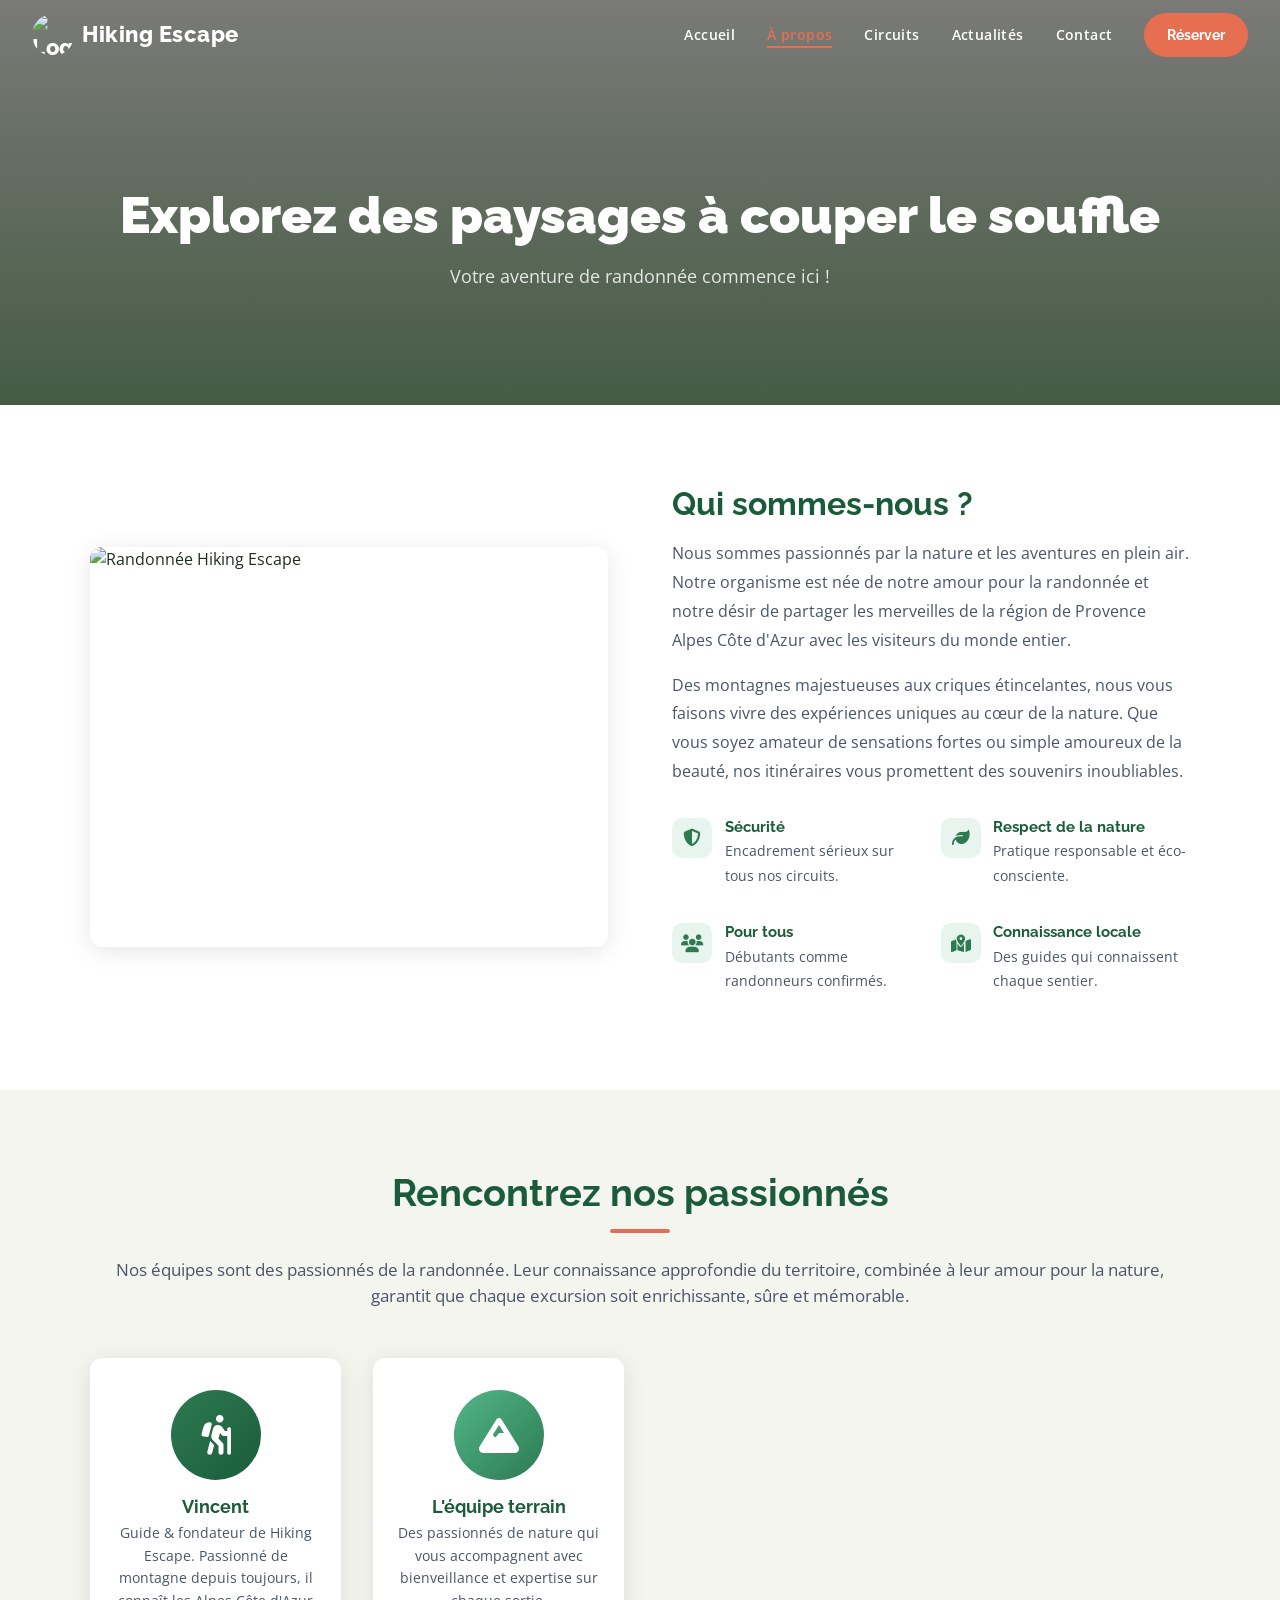
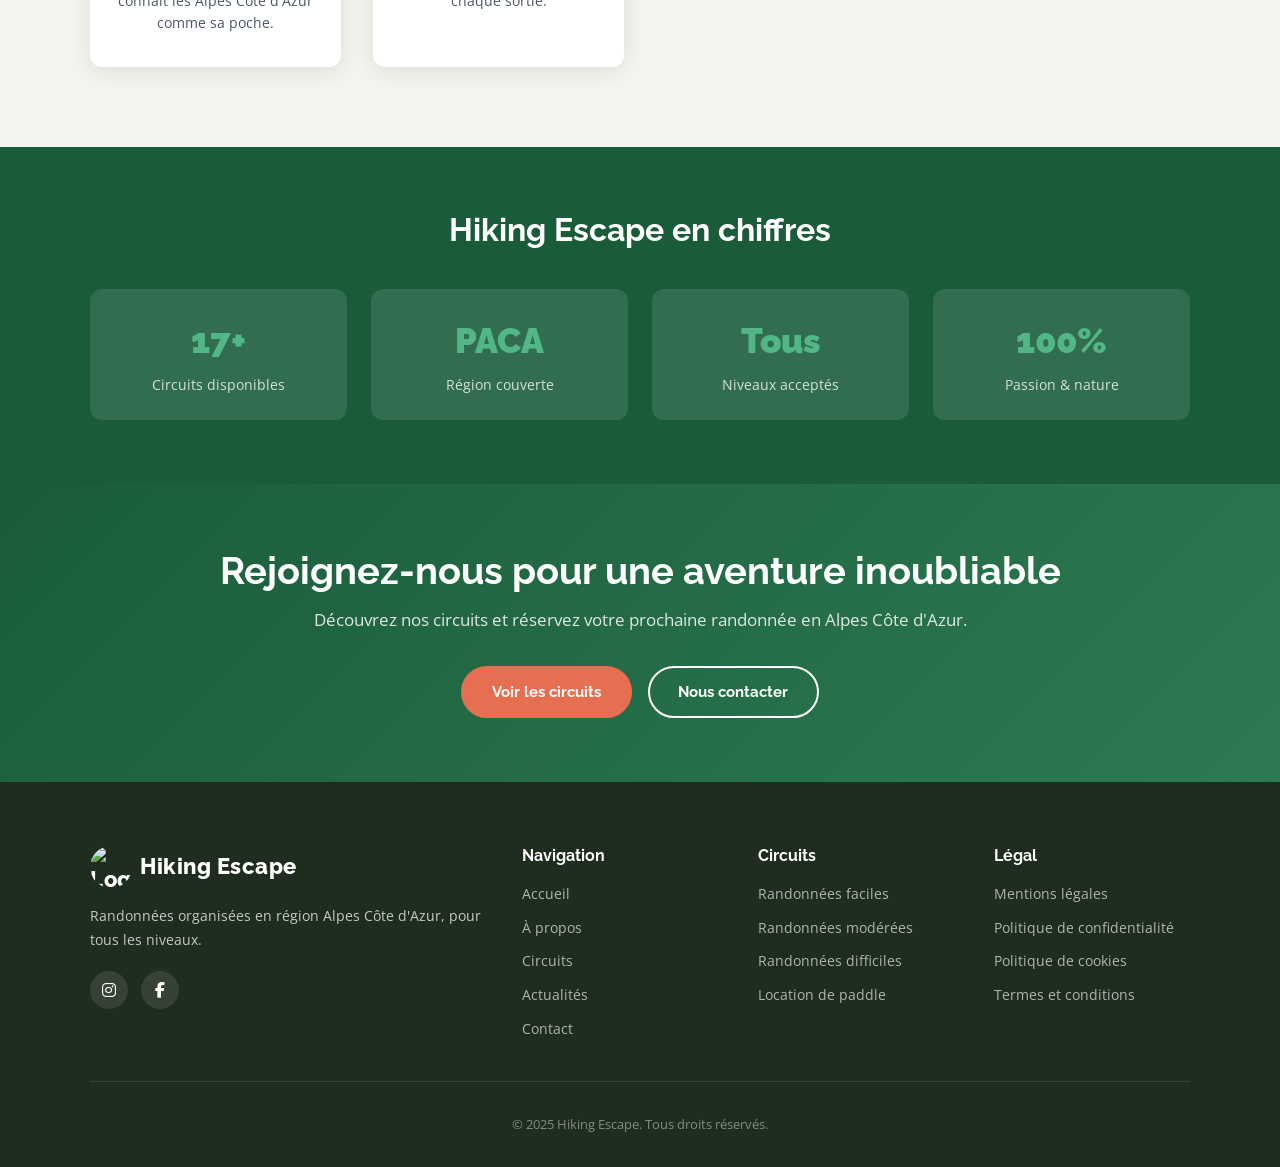
==== a-propos.html @ 854bc90b "Initial commit - site Hiking Escape" ====
<!DOCTYPE html>
<html lang="fr">
<head>
  <meta charset="UTF-8" />
  <meta name="viewport" content="width=device-width, initial-scale=1.0" />
  <title>À propos – Hiking Escape</title>
  <meta name="description" content="Découvrez l'histoire et la passion derrière Hiking Escape, votre organisateur de randonnées en Alpes Côte d'Azur." />
  <link rel="preconnect" href="https://fonts.googleapis.com" />
  <link rel="preconnect" href="https://fonts.gstatic.com" crossorigin />
  <link href="https://fonts.googleapis.com/css2?family=Raleway:wght@400;600;700;800;900&family=Open+Sans:wght@400;500;600&display=swap" rel="stylesheet" />
  <link rel="stylesheet" href="https://cdnjs.cloudflare.com/ajax/libs/font-awesome/6.5.0/css/all.min.css" />
  <link rel="stylesheet" href="css/style.css" />
</head>
<body>

  <!-- NAVBAR -->
  <nav class="navbar scrolled" id="navbar">
    <a href="index.html" class="nav-logo">
      <img src="https://static.wixstatic.com/media/495101_555911557bc64e0281a29d8715cefc50~mv2.jpeg" alt="Logo Hiking Escape" />
      Hiking Escape
    </a>
    <ul class="nav-links">
      <li><a href="index.html"      class="nav-link">Accueil</a></li>
      <li><a href="a-propos.html"   class="nav-link active">À propos</a></li>
      <li><a href="circuits.html"   class="nav-link">Circuits</a></li>
      <li><a href="actualites.html" class="nav-link">Actualités</a></li>
      <li><a href="contact.html"    class="nav-link">Contact</a></li>
      <li><a href="circuits.html"   class="btn btn-primary nav-cta">Réserver</a></li>
    </ul>
    <div class="hamburger" id="hamburger">
      <span></span><span></span><span></span>
    </div>
  </nav>

  <div class="mobile-nav" id="mobileNav">
    <a href="index.html"      class="nav-link">Accueil</a>
    <a href="a-propos.html"   class="nav-link active">À propos</a>
    <a href="circuits.html"   class="nav-link">Circuits</a>
    <a href="actualites.html" class="nav-link">Actualités</a>
    <a href="contact.html"    class="nav-link">Contact</a>
    <a href="circuits.html"   class="btn btn-primary" style="margin-top:.5rem;text-align:center;">Réserver</a>
  </div>

  <!-- PAGE HERO -->
  <div class="page-hero" style="background-image:url('https://static.wixstatic.com/media/495101_030021464d9749cb96fd32b245657bca~mv2.jpeg/v1/fill/w_1920,h_800,fp_0.50_0.50,q_85,enc_avif,quality_auto/495101_030021464d9749cb96fd32b245657bca~mv2.jpeg');">
    <div class="page-hero-overlay"></div>
    <div class="page-hero-content">
      <h1>Explorez des paysages à couper le souffle</h1>
      <p>Votre aventure de randonnée commence ici !</p>
    </div>
  </div>

  <!-- QUI SOMMES-NOUS -->
  <section class="about-content">
    <div class="container">
      <div class="about-grid">
        <div class="about-image">
          <img src="https://static.wixstatic.com/media/495101_8d3f61cd86a04f29be95e4344a2143c3~mv2.jpeg/v1/fill/w_800,h_600,fp_0.50_0.50,q_85,enc_avif,quality_auto/495101_8d3f61cd86a04f29be95e4344a2143c3~mv2.jpeg" alt="Randonnée Hiking Escape" loading="lazy" />
        </div>
        <div class="about-text">
          <h2>Qui sommes-nous ?</h2>
          <p>Nous sommes passionnés par la nature et les aventures en plein air. Notre organisme est née de notre amour pour la randonnée et notre désir de partager les merveilles de la région de Provence Alpes Côte d'Azur avec les visiteurs du monde entier.</p>
          <p>Des montagnes majestueuses aux criques étincelantes, nous vous faisons vivre des expériences uniques au cœur de la nature. Que vous soyez amateur de sensations fortes ou simple amoureux de la beauté, nos itinéraires vous promettent des souvenirs inoubliables.</p>
          <div class="about-values">
            <div class="value-item">
              <div class="value-icon"><i class="fa-solid fa-shield-halved"></i></div>
              <div class="value-text">
                <h4>Sécurité</h4>
                <p>Encadrement sérieux sur tous nos circuits.</p>
              </div>
            </div>
            <div class="value-item">
              <div class="value-icon"><i class="fa-solid fa-leaf"></i></div>
              <div class="value-text">
                <h4>Respect de la nature</h4>
                <p>Pratique responsable et éco-consciente.</p>
              </div>
            </div>
            <div class="value-item">
              <div class="value-icon"><i class="fa-solid fa-users"></i></div>
              <div class="value-text">
                <h4>Pour tous</h4>
                <p>Débutants comme randonneurs confirmés.</p>
              </div>
            </div>
            <div class="value-item">
              <div class="value-icon"><i class="fa-solid fa-map-location-dot"></i></div>
              <div class="value-text">
                <h4>Connaissance locale</h4>
                <p>Des guides qui connaissent chaque sentier.</p>
              </div>
            </div>
          </div>
        </div>
      </div>
    </div>
  </section>

  <!-- ÉQUIPE -->
  <section class="team-section">
    <div class="container">
      <h2 class="section-title">Rencontrez nos passionnés</h2>
      <div class="section-divider"></div>
      <p class="section-subtitle">Nos équipes sont des passionnés de la randonnée. Leur connaissance approfondie du territoire, combinée à leur amour pour la nature, garantit que chaque excursion soit enrichissante, sûre et mémorable.</p>
      <div class="team-grid">

        <div class="team-card">
          <div class="team-avatar">
            <i class="fa-solid fa-person-hiking"></i>
          </div>
          <h3>Vincent</h3>
          <p>Guide & fondateur de Hiking Escape. Passionné de montagne depuis toujours, il connaît les Alpes Côte d'Azur comme sa poche.</p>
        </div>

        <div class="team-card">
          <div class="team-avatar" style="background:linear-gradient(135deg,#52b788,#2d7a52);">
            <i class="fa-solid fa-mountain"></i>
          </div>
          <h3>L'équipe terrain</h3>
          <p>Des passionnés de nature qui vous accompagnent avec bienveillance et expertise sur chaque sortie.</p>
        </div>

      </div>
    </div>
  </section>

  <!-- STATS -->
  <div class="about-strip" style="padding:4rem 1.5rem;">
    <div style="max-width:1100px;margin:0 auto;text-align:center;">
      <h2 style="color:#fff;margin-bottom:2.5rem;font-size:clamp(1.5rem,3vw,2rem);">Hiking Escape en chiffres</h2>
      <div style="display:grid;grid-template-columns:repeat(auto-fit,minmax(180px,1fr));gap:1.5rem;">
        <div class="stat-card">
          <div class="stat-number">17+</div>
          <div class="stat-label">Circuits disponibles</div>
        </div>
        <div class="stat-card">
          <div class="stat-number">PACA</div>
          <div class="stat-label">Région couverte</div>
        </div>
        <div class="stat-card">
          <div class="stat-number">Tous</div>
          <div class="stat-label">Niveaux acceptés</div>
        </div>
        <div class="stat-card">
          <div class="stat-number">100%</div>
          <div class="stat-label">Passion & nature</div>
        </div>
      </div>
    </div>
  </div>

  <!-- CTA -->
  <section class="cta-band">
    <div class="container">
      <h2>Rejoignez-nous pour une aventure inoubliable</h2>
      <p>Découvrez nos circuits et réservez votre prochaine randonnée en Alpes Côte d'Azur.</p>
      <a href="circuits.html" class="btn btn-primary">Voir les circuits</a>
      &nbsp;&nbsp;
      <a href="contact.html" class="btn btn-outline">Nous contacter</a>
    </div>
  </section>

  <!-- FOOTER -->
  <footer>
    <div class="footer-inner">
      <div class="footer-brand">
        <div class="nav-logo">
          <img src="https://static.wixstatic.com/media/495101_555911557bc64e0281a29d8715cefc50~mv2.jpeg" alt="Logo" />
          Hiking Escape
        </div>
        <p>Randonnées organisées en région Alpes Côte d'Azur, pour tous les niveaux.</p>
        <div class="footer-social">
          <a href="https://www.instagram.com/hikingescape0674" target="_blank" rel="noopener" class="social-icon"><i class="fa-brands fa-instagram"></i></a>
          <a href="#" class="social-icon"><i class="fa-brands fa-facebook-f"></i></a>
        </div>
      </div>
      <div>
        <h4>Navigation</h4>
        <ul class="footer-links">
          <li><a href="index.html">Accueil</a></li>
          <li><a href="a-propos.html">À propos</a></li>
          <li><a href="circuits.html">Circuits</a></li>
          <li><a href="actualites.html">Actualités</a></li>
          <li><a href="contact.html">Contact</a></li>
        </ul>
      </div>
      <div>
        <h4>Circuits</h4>
        <ul class="footer-links">
          <li><a href="circuits.html">Randonnées faciles</a></li>
          <li><a href="circuits.html">Randonnées modérées</a></li>
          <li><a href="circuits.html">Randonnées difficiles</a></li>
          <li><a href="circuits.html">Location de paddle</a></li>
        </ul>
      </div>
      <div>
        <h4>Légal</h4>
        <ul class="footer-links">
          <li><a href="mentions-legales.html">Mentions légales</a></li>
          <li><a href="politique-confidentialite.html">Politique de confidentialité</a></li>
          <li><a href="politique-cookies.html">Politique de cookies</a></li>
          <li><a href="termes-conditions.html">Termes et conditions</a></li>
        </ul>
      </div>
    </div>
    <div class="footer-bottom">
      <p>© 2025 Hiking Escape. Tous droits réservés.</p>
    </div>
  </footer>

  <script>
    const navbar = document.getElementById('navbar');
    window.addEventListener('scroll', () => {
      navbar.classList.toggle('scrolled', window.scrollY > 50);
    });
    const hamburger = document.getElementById('hamburger');
    const mobileNav = document.getElementById('mobileNav');
    hamburger.addEventListener('click', () => {
      hamburger.classList.toggle('open');
      mobileNav.classList.toggle('open');
    });
    mobileNav.querySelectorAll('a').forEach(link => {
      link.addEventListener('click', () => {
        hamburger.classList.remove('open');
        mobileNav.classList.remove('open');
      });
    });
  </script>

</body>
</html>
---- css/style.css ----
/* ============================================================
   Hiking Escape – Feuille de style globale
   ============================================================ */

/* ---------- Variables ---------- */
:root {
  --green-dark:   #1a5c3a;
  --green-mid:    #2d7a52;
  --green-light:  #52b788;
  --accent:       #e76f51;
  --accent-dark:  #c1440e;
  --bg-light:     #f5f5f0;
  --bg-white:     #ffffff;
  --text-dark:    #1e2d1e;
  --text-mid:     #4a5568;
  --text-light:   #718096;
  --border:       #e2e8f0;
  --shadow:       0 4px 24px rgba(0,0,0,.10);
  --radius:       12px;
  --transition:   .3s ease;
}

/* ---------- Reset ---------- */
*, *::before, *::after { box-sizing: border-box; margin: 0; padding: 0; }
html { scroll-behavior: smooth; font-size: 16px; }
body {
  font-family: 'Open Sans', sans-serif;
  color: var(--text-dark);
  background: var(--bg-light);
  line-height: 1.6;
}
img { max-width: 100%; display: block; }
a  { color: inherit; text-decoration: none; }
ul { list-style: none; }

/* ---------- Typography ---------- */
h1, h2, h3, h4 {
  font-family: 'Raleway', sans-serif;
  line-height: 1.2;
}
.section-title {
  font-size: clamp(1.6rem, 3vw, 2.4rem);
  color: var(--green-dark);
  text-align: center;
  margin-bottom: .5rem;
}
.section-subtitle {
  text-align: center;
  color: var(--text-mid);
  margin-bottom: 3rem;
  font-size: 1.05rem;
}
.section-divider {
  width: 60px;
  height: 4px;
  background: var(--accent);
  border-radius: 2px;
  margin: .8rem auto 1.5rem;
}

/* ---------- Boutons ---------- */
.btn {
  display: inline-block;
  padding: .75rem 1.8rem;
  border-radius: 50px;
  font-family: 'Raleway', sans-serif;
  font-weight: 700;
  font-size: .95rem;
  cursor: pointer;
  transition: all var(--transition);
  border: 2px solid transparent;
}
.btn-primary {
  background: var(--accent);
  color: #fff;
  border-color: var(--accent);
}
.btn-primary:hover {
  background: var(--accent-dark);
  border-color: var(--accent-dark);
  transform: translateY(-2px);
  box-shadow: 0 6px 20px rgba(231,111,81,.35);
}
.btn-outline {
  background: transparent;
  color: #fff;
  border-color: #fff;
}
.btn-outline:hover {
  background: #fff;
  color: var(--green-dark);
  transform: translateY(-2px);
}
.btn-green {
  background: var(--green-mid);
  color: #fff;
  border-color: var(--green-mid);
}
.btn-green:hover {
  background: var(--green-dark);
  border-color: var(--green-dark);
  transform: translateY(-2px);
}

/* ============================================================
   NAVBAR
   ============================================================ */
.navbar {
  position: fixed;
  top: 0; left: 0; right: 0;
  z-index: 1000;
  padding: 0 2rem;
  height: 70px;
  display: flex;
  align-items: center;
  justify-content: space-between;
  transition: background var(--transition), box-shadow var(--transition);
  background: transparent;
}
.navbar.scrolled {
  background: var(--bg-white);
  box-shadow: 0 2px 12px rgba(0,0,0,.12);
}
.navbar.scrolled .nav-logo,
.navbar.scrolled .nav-link { color: var(--text-dark); }
.navbar.scrolled .nav-logo { color: var(--green-dark); }

.nav-logo {
  font-family: 'Raleway', sans-serif;
  font-size: 1.4rem;
  font-weight: 800;
  color: #fff;
  letter-spacing: .5px;
  display: flex;
  align-items: center;
  gap: .5rem;
}
.nav-logo img {
  width: 42px;
  height: 42px;
  border-radius: 50%;
  object-fit: cover;
}
.nav-links {
  display: flex;
  gap: 2rem;
  align-items: center;
}
.nav-link {
  color: #fff;
  font-weight: 600;
  font-size: .9rem;
  letter-spacing: .4px;
  position: relative;
  transition: color var(--transition);
}
.nav-link::after {
  content: '';
  position: absolute;
  bottom: -4px; left: 0;
  width: 0; height: 2px;
  background: var(--accent);
  transition: width var(--transition);
}
.nav-link:hover::after,
.nav-link.active::after { width: 100%; }
.nav-link.active { color: var(--accent); }
.navbar.scrolled .nav-link.active { color: var(--accent); }

.nav-cta {
  padding: .5rem 1.3rem;
  font-size: .9rem;
}

/* Hamburger */
.hamburger {
  display: none;
  flex-direction: column;
  gap: 5px;
  cursor: pointer;
  padding: 4px;
}
.hamburger span {
  width: 26px;
  height: 2px;
  background: #fff;
  border-radius: 2px;
  transition: all var(--transition);
  display: block;
}
.navbar.scrolled .hamburger span { background: var(--text-dark); }
.hamburger.open span:nth-child(1) { transform: translateY(7px) rotate(45deg); }
.hamburger.open span:nth-child(2) { opacity: 0; }
.hamburger.open span:nth-child(3) { transform: translateY(-7px) rotate(-45deg); }

/* Mobile nav */
.mobile-nav {
  display: none;
  position: fixed;
  top: 70px; left: 0; right: 0;
  background: var(--bg-white);
  padding: 1.5rem 2rem 2rem;
  box-shadow: 0 8px 24px rgba(0,0,0,.15);
  z-index: 999;
  flex-direction: column;
  gap: 1rem;
}
.mobile-nav.open { display: flex; }
.mobile-nav .nav-link {
  color: var(--text-dark);
  font-size: 1.1rem;
  padding: .5rem 0;
  border-bottom: 1px solid var(--border);
}
.mobile-nav .nav-link::after { display: none; }

/* ============================================================
   HERO
   ============================================================ */
.hero {
  min-height: 100vh;
  background-size: cover;
  background-position: center;
  display: flex;
  align-items: center;
  justify-content: center;
  text-align: center;
  position: relative;
}
.hero-overlay {
  position: absolute;
  inset: 0;
  background: linear-gradient(
    to bottom,
    rgba(0,0,0,.5) 0%,
    rgba(10,40,10,.6) 60%,
    rgba(10,40,10,.85) 100%
  );
}
.hero-content {
  position: relative;
  z-index: 1;
  color: #fff;
  padding: 0 1.5rem;
  max-width: 800px;
}
.hero-eyebrow {
  font-size: .85rem;
  letter-spacing: 3px;
  text-transform: uppercase;
  color: var(--green-light);
  font-weight: 700;
  margin-bottom: 1rem;
}
.hero-content h1 {
  font-size: clamp(2.2rem, 5vw, 4rem);
  font-weight: 900;
  line-height: 1.1;
  margin-bottom: 1.2rem;
  text-shadow: 0 2px 12px rgba(0,0,0,.4);
}
.hero-content p {
  font-size: clamp(.95rem, 2vw, 1.15rem);
  opacity: .9;
  max-width: 540px;
  margin: 0 auto 2rem;
}
.hero-buttons {
  display: flex;
  gap: 1rem;
  justify-content: center;
  flex-wrap: wrap;
}
.hero-scroll {
  position: absolute;
  bottom: 2rem; left: 50%;
  transform: translateX(-50%);
  color: #fff;
  font-size: .75rem;
  letter-spacing: 2px;
  text-transform: uppercase;
  display: flex;
  flex-direction: column;
  align-items: center;
  gap: .4rem;
  opacity: .7;
  animation: bounce 2s infinite;
}
.hero-scroll i { font-size: 1.2rem; }
@keyframes bounce {
  0%, 100% { transform: translateX(-50%) translateY(0); }
  50%       { transform: translateX(-50%) translateY(8px); }
}

/* ============================================================
   SECTIONS
   ============================================================ */
section { padding: 5rem 1.5rem; }
.container { max-width: 1100px; margin: 0 auto; }

/* ============================================================
   ABOUT STRIP (homepage)
   ============================================================ */
.about-strip {
  background: var(--green-dark);
  color: #fff;
  padding: 4rem 1.5rem;
}
.about-strip-inner {
  max-width: 1100px;
  margin: 0 auto;
  display: grid;
  grid-template-columns: 1fr 1fr;
  gap: 3rem;
  align-items: center;
}
.about-strip h2 {
  font-size: clamp(1.5rem, 3vw, 2rem);
  margin-bottom: 1rem;
  color: #fff;
}
.about-strip p { opacity: .85; line-height: 1.8; }
.stats-grid {
  display: grid;
  grid-template-columns: 1fr 1fr;
  gap: 1.5rem;
}
.stat-card {
  background: rgba(255,255,255,.1);
  border-radius: var(--radius);
  padding: 1.5rem;
  text-align: center;
}
.stat-number {
  font-family: 'Raleway', sans-serif;
  font-size: 2.2rem;
  font-weight: 900;
  color: var(--green-light);
}
.stat-label { font-size: .85rem; opacity: .8; margin-top: .3rem; }

/* ============================================================
   CIRCUITS GRID (homepage preview + page circuits)
   ============================================================ */
.circuits-section { background: var(--bg-white); }
.circuits-grid {
  display: grid;
  grid-template-columns: repeat(auto-fill, minmax(300px, 1fr));
  gap: 1.8rem;
}
.circuit-card {
  background: var(--bg-white);
  border-radius: var(--radius);
  overflow: hidden;
  box-shadow: var(--shadow);
  transition: transform var(--transition), box-shadow var(--transition);
  display: flex;
  flex-direction: column;
}
.circuit-card:hover {
  transform: translateY(-6px);
  box-shadow: 0 12px 36px rgba(0,0,0,.15);
}
.circuit-card-img {
  width: 100%;
  height: 200px;
  object-fit: cover;
}
.circuit-card-img-placeholder {
  width: 100%;
  height: 200px;
  background: linear-gradient(135deg, var(--green-mid), var(--green-dark));
  display: flex;
  align-items: center;
  justify-content: center;
}
.circuit-card-img-placeholder i {
  font-size: 3.5rem;
  color: rgba(255,255,255,.4);
}
.circuit-body {
  padding: 1.4rem;
  flex: 1;
  display: flex;
  flex-direction: column;
}
.circuit-badge {
  display: inline-block;
  padding: .2rem .75rem;
  border-radius: 50px;
  font-size: .72rem;
  font-weight: 700;
  text-transform: uppercase;
  letter-spacing: .5px;
  margin-bottom: .8rem;
}
.badge-easy   { background: #d4edda; color: #155724; }
.badge-medium { background: #fff3cd; color: #856404; }
.badge-hard   { background: #f8d7da; color: #721c24; }
.badge-sport  { background: #cce5ff; color: #004085; }

.circuit-body h3 {
  font-size: 1.1rem;
  margin-bottom: .7rem;
  color: var(--green-dark);
}
.circuit-meta {
  display: flex;
  gap: 1rem;
  margin-bottom: 1rem;
  color: var(--text-mid);
  font-size: .87rem;
}
.circuit-meta span { display: flex; align-items: center; gap: .35rem; }
.circuit-meta i { color: var(--green-mid); }
.circuit-price {
  font-family: 'Raleway', sans-serif;
  font-size: 1.4rem;
  font-weight: 800;
  color: var(--accent);
  margin-top: auto;
  margin-bottom: 1rem;
}
.circuit-price span { font-size: .85rem; font-weight: 400; color: var(--text-mid); }

/* Filtres circuits */
.filters {
  display: flex;
  gap: .75rem;
  flex-wrap: wrap;
  justify-content: center;
  margin-bottom: 2.5rem;
}
.filter-btn {
  padding: .45rem 1.2rem;
  border-radius: 50px;
  border: 2px solid var(--border);
  background: var(--bg-white);
  color: var(--text-mid);
  font-size: .85rem;
  font-weight: 600;
  cursor: pointer;
  transition: all var(--transition);
}
.filter-btn:hover,
.filter-btn.active {
  border-color: var(--green-mid);
  background: var(--green-mid);
  color: #fff;
}

/* ============================================================
   TÉMOIGNAGES
   ============================================================ */
.testimonials-section {
  background: var(--bg-light);
}
.testimonials-grid {
  display: grid;
  grid-template-columns: repeat(auto-fill, minmax(280px, 1fr));
  gap: 1.5rem;
}
.testimonial-card {
  background: var(--bg-white);
  border-radius: var(--radius);
  padding: 1.8rem;
  box-shadow: var(--shadow);
  position: relative;
}
.testimonial-card::before {
  content: '"';
  font-family: 'Raleway', sans-serif;
  font-size: 5rem;
  color: var(--green-light);
  opacity: .25;
  position: absolute;
  top: .5rem; left: 1rem;
  line-height: 1;
}
.testimonial-text {
  font-style: italic;
  color: var(--text-mid);
  line-height: 1.7;
  margin-bottom: 1.2rem;
  position: relative;
  z-index: 1;
}
.testimonial-author {
  display: flex;
  align-items: center;
  gap: .8rem;
}
.testimonial-avatar {
  width: 44px;
  height: 44px;
  border-radius: 50%;
  background: var(--green-light);
  display: flex;
  align-items: center;
  justify-content: center;
  color: #fff;
  font-weight: 700;
  font-size: 1.1rem;
  flex-shrink: 0;
}
.testimonial-name { font-weight: 700; font-size: .95rem; color: var(--green-dark); }
.testimonial-stars { color: #f59e0b; font-size: .8rem; }

/* ============================================================
   ACTUALITÉS – CARDS
   ============================================================ */
.news-section { background: var(--bg-white); }
.news-grid {
  display: grid;
  grid-template-columns: repeat(auto-fill, minmax(300px, 1fr));
  gap: 1.8rem;
}
.news-card {
  border-radius: var(--radius);
  overflow: hidden;
  box-shadow: var(--shadow);
  background: var(--bg-white);
  transition: transform var(--transition);
  display: flex;
  flex-direction: column;
}
.news-card:hover { transform: translateY(-4px); }
.news-card img {
  width: 100%;
  height: 210px;
  object-fit: cover;
}
.news-body {
  padding: 1.4rem;
  flex: 1;
  display: flex;
  flex-direction: column;
}
.news-date {
  font-size: .78rem;
  color: var(--text-light);
  text-transform: uppercase;
  letter-spacing: 1px;
  margin-bottom: .6rem;
}
.news-body h3 {
  font-size: 1.05rem;
  color: var(--green-dark);
  margin-bottom: .7rem;
}
.news-body p {
  font-size: .9rem;
  color: var(--text-mid);
  line-height: 1.7;
  flex: 1;
}
.news-link {
  display: inline-flex;
  align-items: center;
  gap: .4rem;
  margin-top: 1rem;
  color: var(--accent);
  font-weight: 700;
  font-size: .88rem;
  transition: gap var(--transition);
}
.news-link:hover { gap: .7rem; }

/* ============================================================
   À PROPOS
   ============================================================ */
.about-hero {
  min-height: 50vh;
  background-size: cover;
  background-position: center;
  display: flex;
  align-items: center;
  justify-content: center;
  position: relative;
  text-align: center;
}
.page-hero-overlay {
  position: absolute;
  inset: 0;
  background: linear-gradient(to bottom, rgba(0,0,0,.5), rgba(10,40,10,.75));
}
.page-hero-content {
  position: relative;
  z-index: 1;
  color: #fff;
  padding: 0 1.5rem;
}
.page-hero-content h1 {
  font-size: clamp(2rem, 4vw, 3.2rem);
  font-weight: 900;
  margin-bottom: 1rem;
}
.page-hero-content p {
  font-size: 1.1rem;
  opacity: .85;
  max-width: 550px;
  margin: 0 auto;
}

.about-content {
  background: var(--bg-white);
}
.about-grid {
  display: grid;
  grid-template-columns: 1fr 1fr;
  gap: 4rem;
  align-items: center;
}
.about-image {
  border-radius: var(--radius);
  overflow: hidden;
  box-shadow: var(--shadow);
}
.about-image img {
  width: 100%;
  height: 400px;
  object-fit: cover;
}
.about-text h2 {
  font-size: clamp(1.5rem, 2.5vw, 2rem);
  color: var(--green-dark);
  margin-bottom: 1rem;
}
.about-text p {
  color: var(--text-mid);
  line-height: 1.8;
  margin-bottom: 1rem;
}
.about-values {
  display: grid;
  grid-template-columns: 1fr 1fr;
  gap: 1.2rem;
  margin-top: 2rem;
}
.value-item {
  display: flex;
  gap: .8rem;
  align-items: flex-start;
}
.value-icon {
  width: 40px;
  height: 40px;
  border-radius: 10px;
  background: #e8f5ee;
  display: flex;
  align-items: center;
  justify-content: center;
  flex-shrink: 0;
}
.value-icon i { color: var(--green-mid); font-size: 1.1rem; }
.value-text h4 { font-size: .95rem; color: var(--green-dark); margin-bottom: .2rem; }
.value-text p { font-size: .85rem; color: var(--text-mid); }

/* Équipe */
.team-section { background: var(--bg-light); }
.team-grid {
  display: grid;
  grid-template-columns: repeat(auto-fill, minmax(240px, 1fr));
  gap: 2rem;
}
.team-card {
  background: var(--bg-white);
  border-radius: var(--radius);
  padding: 2rem 1.5rem;
  text-align: center;
  box-shadow: var(--shadow);
}
.team-avatar {
  width: 90px;
  height: 90px;
  border-radius: 50%;
  background: linear-gradient(135deg, var(--green-mid), var(--green-dark));
  display: flex;
  align-items: center;
  justify-content: center;
  margin: 0 auto 1rem;
  font-size: 2.5rem;
  color: #fff;
}
.team-card h3 { color: var(--green-dark); font-size: 1.1rem; margin-bottom: .3rem; }
.team-card p  { color: var(--text-mid); font-size: .88rem; }

/* ============================================================
   CONTACT
   ============================================================ */
.contact-section { background: var(--bg-white); }
.contact-grid {
  display: grid;
  grid-template-columns: 1fr 1.5fr;
  gap: 3rem;
  align-items: start;
}
.contact-info h2 {
  font-size: 1.8rem;
  color: var(--green-dark);
  margin-bottom: 1rem;
}
.contact-info p {
  color: var(--text-mid);
  line-height: 1.8;
  margin-bottom: 2rem;
}
.contact-items { display: flex; flex-direction: column; gap: 1.2rem; }
.contact-item {
  display: flex;
  gap: 1rem;
  align-items: flex-start;
}
.contact-icon {
  width: 46px; height: 46px;
  border-radius: 12px;
  background: #e8f5ee;
  display: flex;
  align-items: center;
  justify-content: center;
  flex-shrink: 0;
}
.contact-icon i { color: var(--green-mid); font-size: 1.1rem; }
.contact-item-text h4 { font-size: .95rem; font-weight: 700; color: var(--green-dark); }
.contact-item-text p, .contact-item-text a {
  font-size: .9rem;
  color: var(--text-mid);
}
.contact-item-text a:hover { color: var(--green-mid); }

/* Formulaire */
.contact-form {
  background: var(--bg-light);
  border-radius: var(--radius);
  padding: 2.5rem;
  box-shadow: var(--shadow);
}
.form-row {
  display: grid;
  grid-template-columns: 1fr 1fr;
  gap: 1rem;
}
.form-group {
  display: flex;
  flex-direction: column;
  gap: .4rem;
  margin-bottom: 1.2rem;
}
.form-group label {
  font-weight: 600;
  font-size: .88rem;
  color: var(--text-dark);
}
.form-group input,
.form-group textarea,
.form-group select {
  padding: .75rem 1rem;
  border: 1.5px solid var(--border);
  border-radius: 8px;
  font-family: 'Open Sans', sans-serif;
  font-size: .9rem;
  background: var(--bg-white);
  transition: border-color var(--transition);
  outline: none;
}
.form-group input:focus,
.form-group textarea:focus,
.form-group select:focus { border-color: var(--green-mid); }
.form-group textarea { resize: vertical; min-height: 130px; }
.form-submit { width: 100%; padding: .9rem; font-size: 1rem; }

/* ============================================================
   INSTAGRAM GRID
   ============================================================ */
.instagram-section {
  background: var(--bg-light);
}
.instagram-header {
  text-align: center;
  margin-bottom: 2rem;
}
.instagram-header .handle {
  color: var(--green-mid);
  font-weight: 700;
}
.instagram-grid {
  display: grid;
  grid-template-columns: repeat(4, 1fr);
  gap: .8rem;
}
.insta-item {
  aspect-ratio: 1;
  overflow: hidden;
  border-radius: 8px;
}
.insta-item img {
  width: 100%;
  height: 100%;
  object-fit: cover;
  transition: transform var(--transition);
}
.insta-item:hover img { transform: scale(1.05); }

/* ============================================================
   PAGE HERO (page interne)
   ============================================================ */
.page-hero {
  padding-top: 70px;
  min-height: 45vh;
  display: flex;
  align-items: center;
  justify-content: center;
  text-align: center;
  background-size: cover;
  background-position: center;
  position: relative;
}

/* ============================================================
   CTA BAND
   ============================================================ */
.cta-band {
  background: linear-gradient(135deg, var(--green-dark), var(--green-mid));
  color: #fff;
  text-align: center;
  padding: 4rem 1.5rem;
}
.cta-band h2 {
  font-size: clamp(1.6rem, 3vw, 2.4rem);
  margin-bottom: .8rem;
}
.cta-band p {
  opacity: .85;
  margin-bottom: 2rem;
  font-size: 1.05rem;
}

/* ============================================================
   FOOTER
   ============================================================ */
footer {
  background: var(--text-dark);
  color: rgba(255,255,255,.75);
  padding: 4rem 1.5rem 2rem;
}
.footer-inner {
  max-width: 1100px;
  margin: 0 auto;
  display: grid;
  grid-template-columns: 2fr 1fr 1fr 1fr;
  gap: 2.5rem;
  margin-bottom: 2.5rem;
}
.footer-brand .nav-logo {
  margin-bottom: 1rem;
  color: #fff;
}
.footer-brand p { font-size: .88rem; line-height: 1.7; }
.footer-social {
  display: flex;
  gap: .8rem;
  margin-top: 1.2rem;
}
.social-icon {
  width: 38px; height: 38px;
  border-radius: 50%;
  background: rgba(255,255,255,.1);
  display: flex;
  align-items: center;
  justify-content: center;
  color: #fff;
  font-size: 1rem;
  transition: background var(--transition);
}
.social-icon:hover { background: var(--accent); }

footer h4 {
  font-family: 'Raleway', sans-serif;
  color: #fff;
  font-size: 1rem;
  margin-bottom: 1rem;
}
.footer-links { display: flex; flex-direction: column; gap: .5rem; }
.footer-links a {
  font-size: .88rem;
  color: rgba(255,255,255,.65);
  transition: color var(--transition);
}
.footer-links a:hover { color: var(--green-light); }

.footer-bottom {
  max-width: 1100px;
  margin: 0 auto;
  padding-top: 2rem;
  border-top: 1px solid rgba(255,255,255,.1);
  text-align: center;
  font-size: .82rem;
  color: rgba(255,255,255,.45);
}

/* ============================================================
   RESPONSIVE
   ============================================================ */
@media (max-width: 900px) {
  .about-strip-inner { grid-template-columns: 1fr; gap: 2rem; }
  .about-grid { grid-template-columns: 1fr; }
  .contact-grid { grid-template-columns: 1fr; }
  .footer-inner { grid-template-columns: 1fr 1fr; }
  .instagram-grid { grid-template-columns: repeat(3, 1fr); }
}

@media (max-width: 700px) {
  .nav-links { display: none; }
  .hamburger { display: flex; }
  .circuits-grid { grid-template-columns: 1fr; }
  .news-grid { grid-template-columns: 1fr; }
  .form-row { grid-template-columns: 1fr; }
  .about-values { grid-template-columns: 1fr; }
  .footer-inner { grid-template-columns: 1fr; }
  .instagram-grid { grid-template-columns: repeat(2, 1fr); }
  .stats-grid { grid-template-columns: 1fr 1fr; }
}
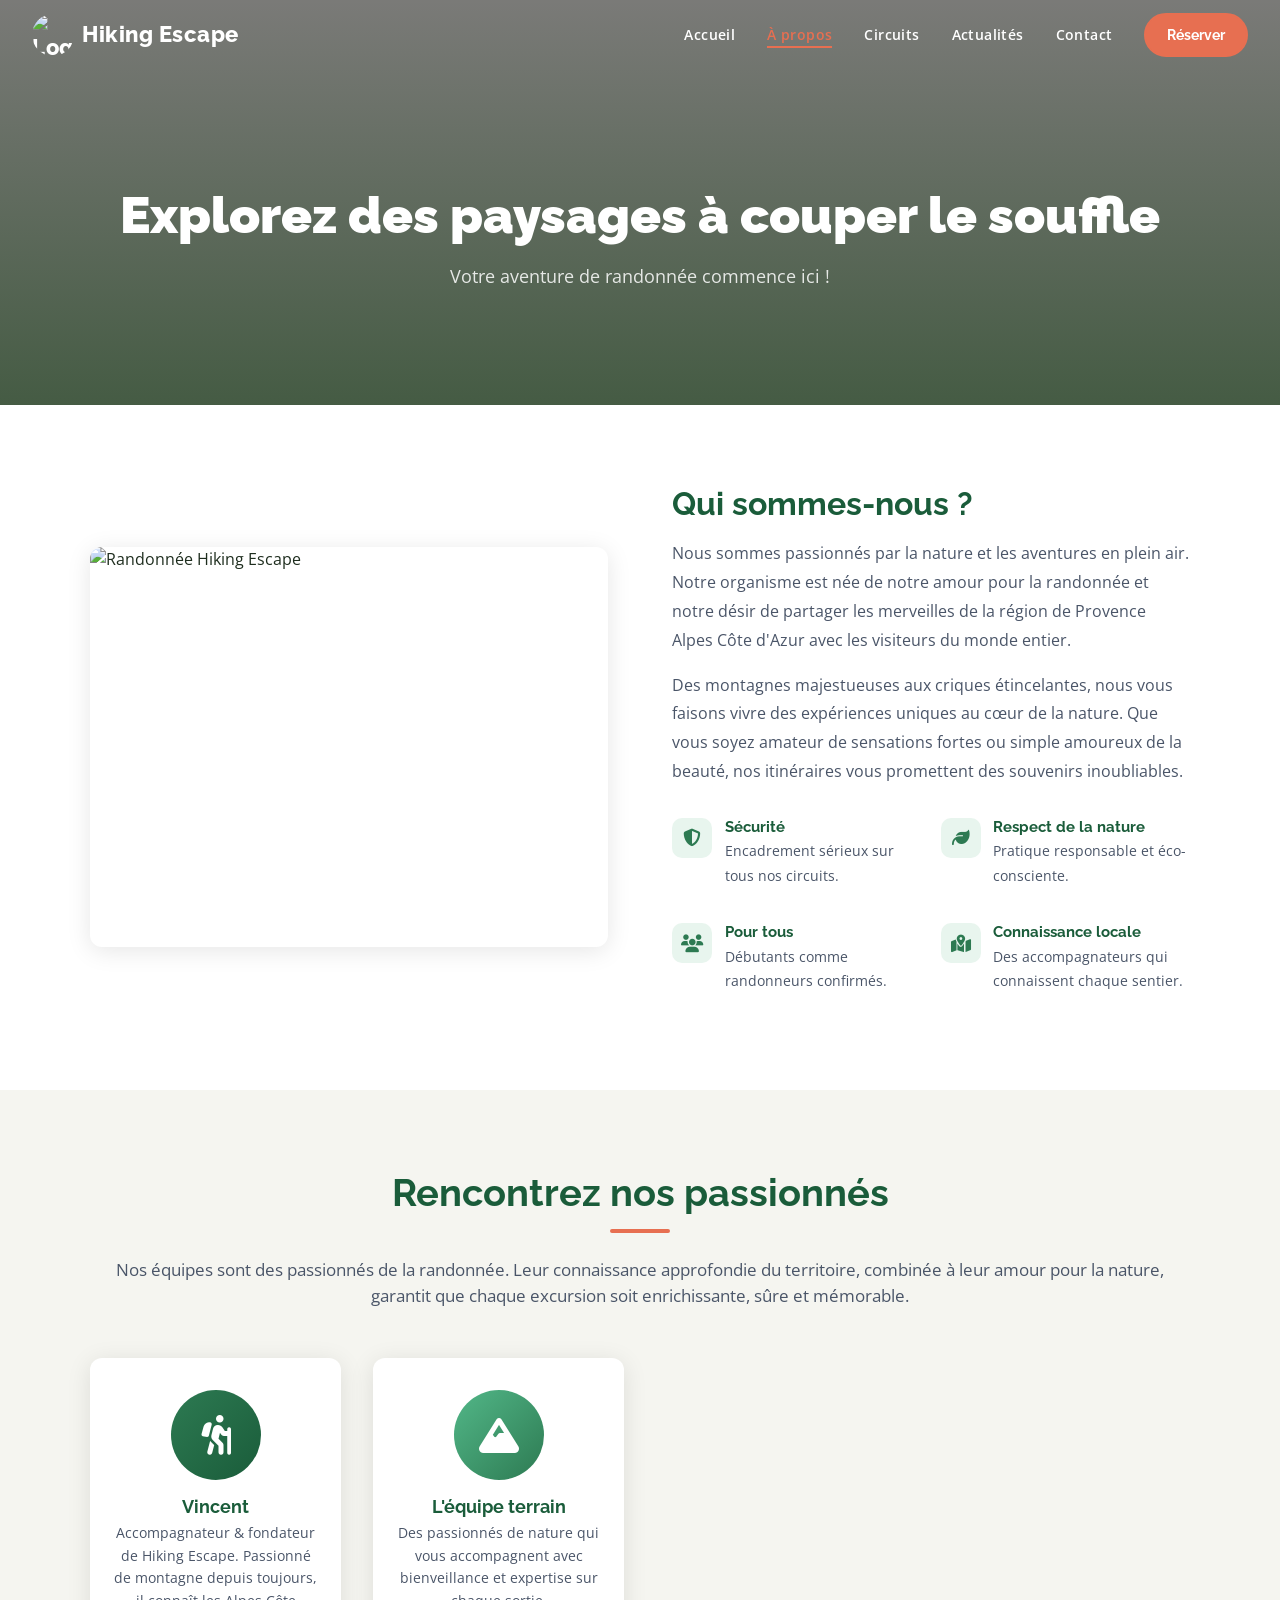
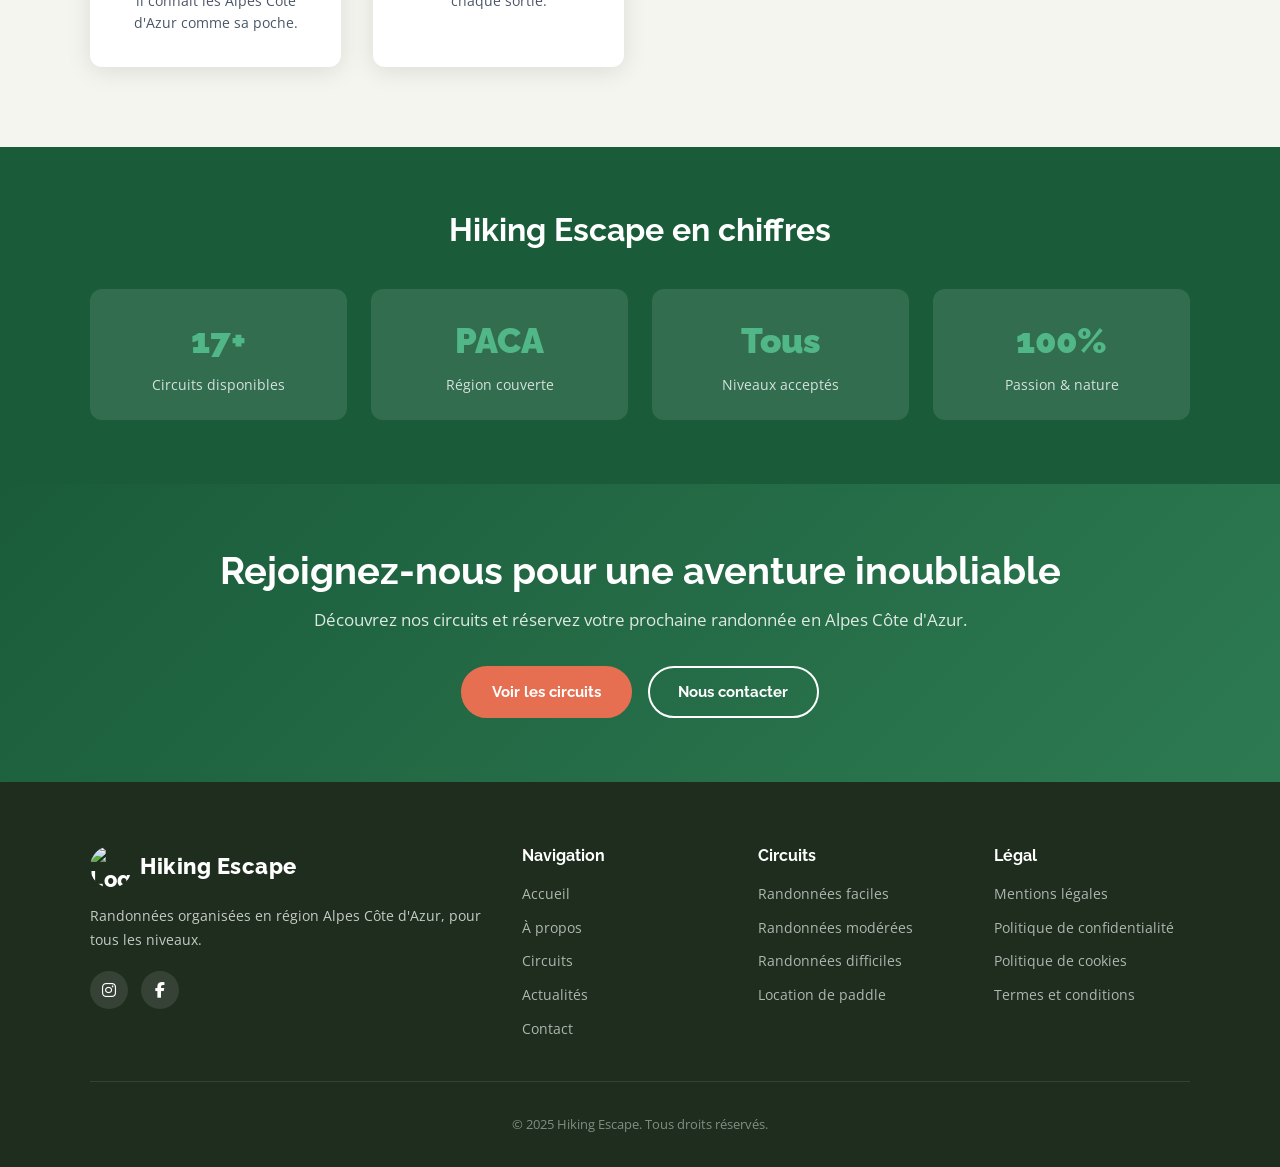
==== commit dcc53db5: "update" ====
--- a/a-propos.html
+++ b/a-propos.html
@@ -87,7 +87,7 @@
               <div class="value-icon"><i class="fa-solid fa-map-location-dot"></i></div>
               <div class="value-text">
                 <h4>Connaissance locale</h4>
-                <p>Des guides qui connaissent chaque sentier.</p>
+                <p>Des accompagnateurs qui connaissent chaque sentier.</p>
               </div>
             </div>
           </div>
@@ -109,7 +109,7 @@
             <i class="fa-solid fa-person-hiking"></i>
           </div>
           <h3>Vincent</h3>
-          <p>Guide & fondateur de Hiking Escape. Passionné de montagne depuis toujours, il connaît les Alpes Côte d'Azur comme sa poche.</p>
+          <p>Accompagnateur & fondateur de Hiking Escape. Passionné de montagne depuis toujours, il connaît les Alpes Côte d'Azur comme sa poche.</p>
         </div>
 
         <div class="team-card">
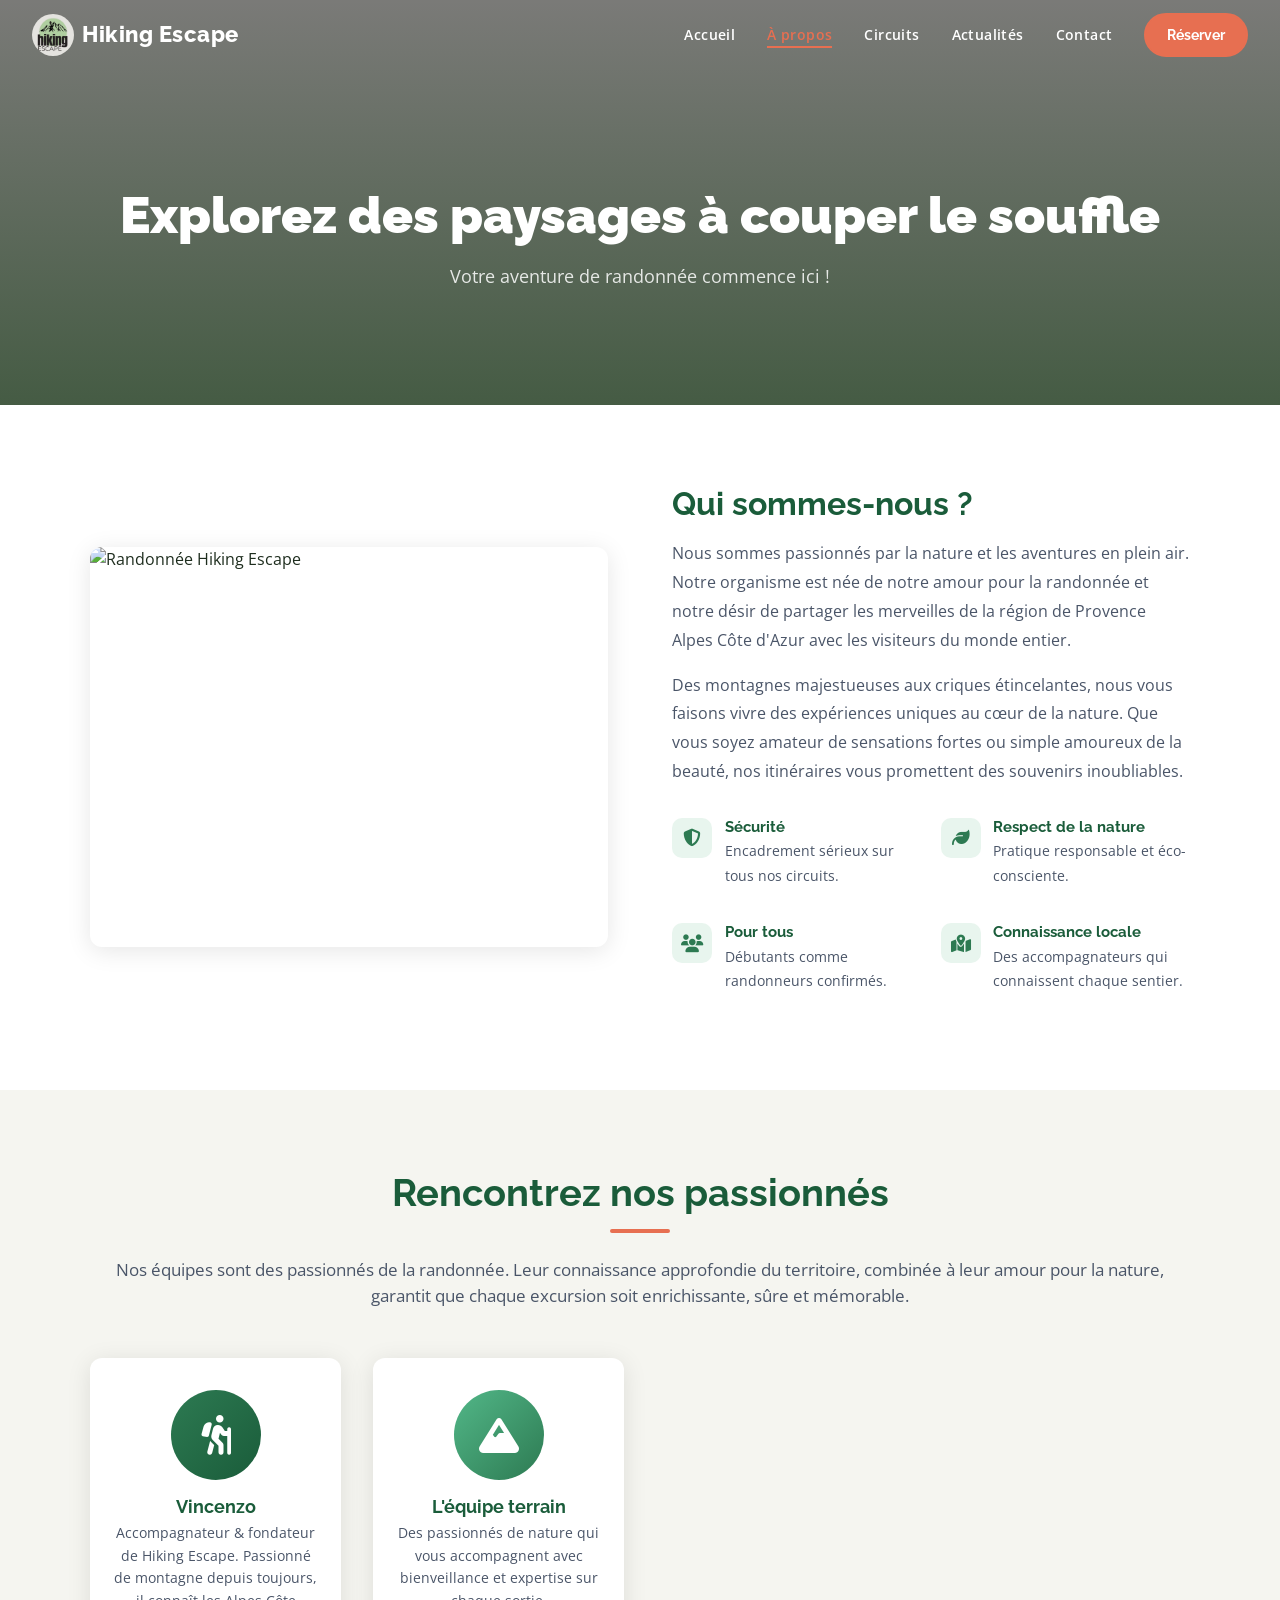
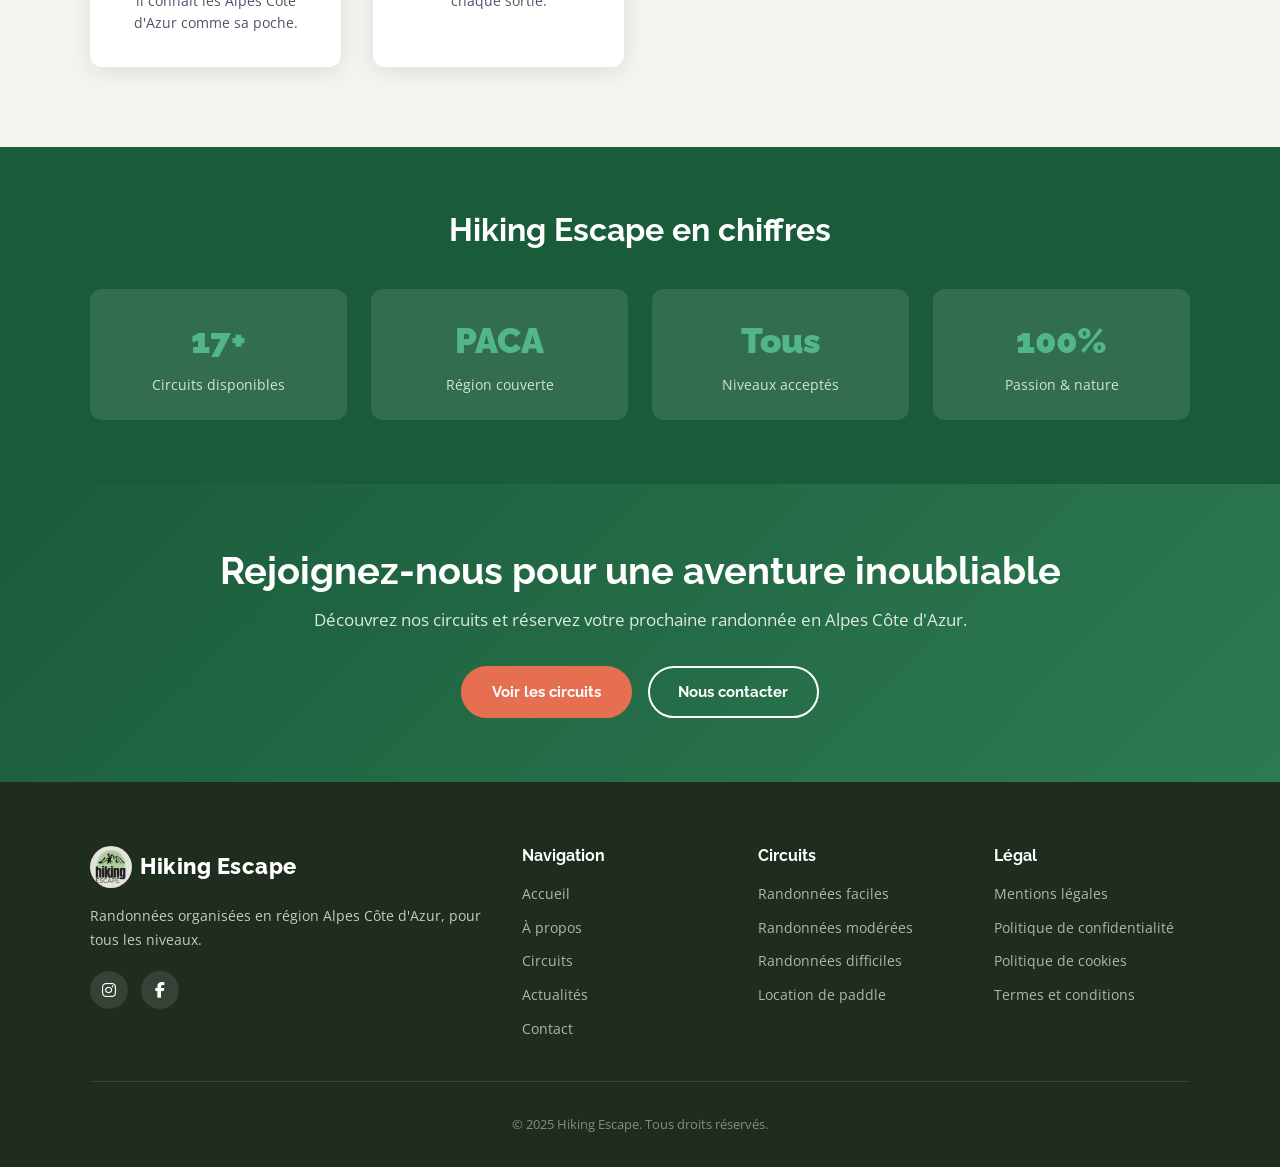
==== commit 390ae7bd: "upd" ====
--- a/a-propos.html
+++ b/a-propos.html
@@ -16,7 +16,7 @@
   <!-- NAVBAR -->
   <nav class="navbar scrolled" id="navbar">
     <a href="index.html" class="nav-logo">
-      <img src="https://static.wixstatic.com/media/495101_555911557bc64e0281a29d8715cefc50~mv2.jpeg" alt="Logo Hiking Escape" />
+      <img src="logo.jpeg" alt="Logo Hiking Escape" />
       Hiking Escape
     </a>
     <ul class="nav-links">
@@ -108,7 +108,7 @@
           <div class="team-avatar">
             <i class="fa-solid fa-person-hiking"></i>
           </div>
-          <h3>Vincent</h3>
+          <h3>Vincenzo</h3>
           <p>Accompagnateur & fondateur de Hiking Escape. Passionné de montagne depuis toujours, il connaît les Alpes Côte d'Azur comme sa poche.</p>
         </div>
 
@@ -165,7 +165,7 @@
     <div class="footer-inner">
       <div class="footer-brand">
         <div class="nav-logo">
-          <img src="https://static.wixstatic.com/media/495101_555911557bc64e0281a29d8715cefc50~mv2.jpeg" alt="Logo" />
+          <img src="logo.jpeg" alt="Logo" />
           Hiking Escape
         </div>
         <p>Randonnées organisées en région Alpes Côte d'Azur, pour tous les niveaux.</p>
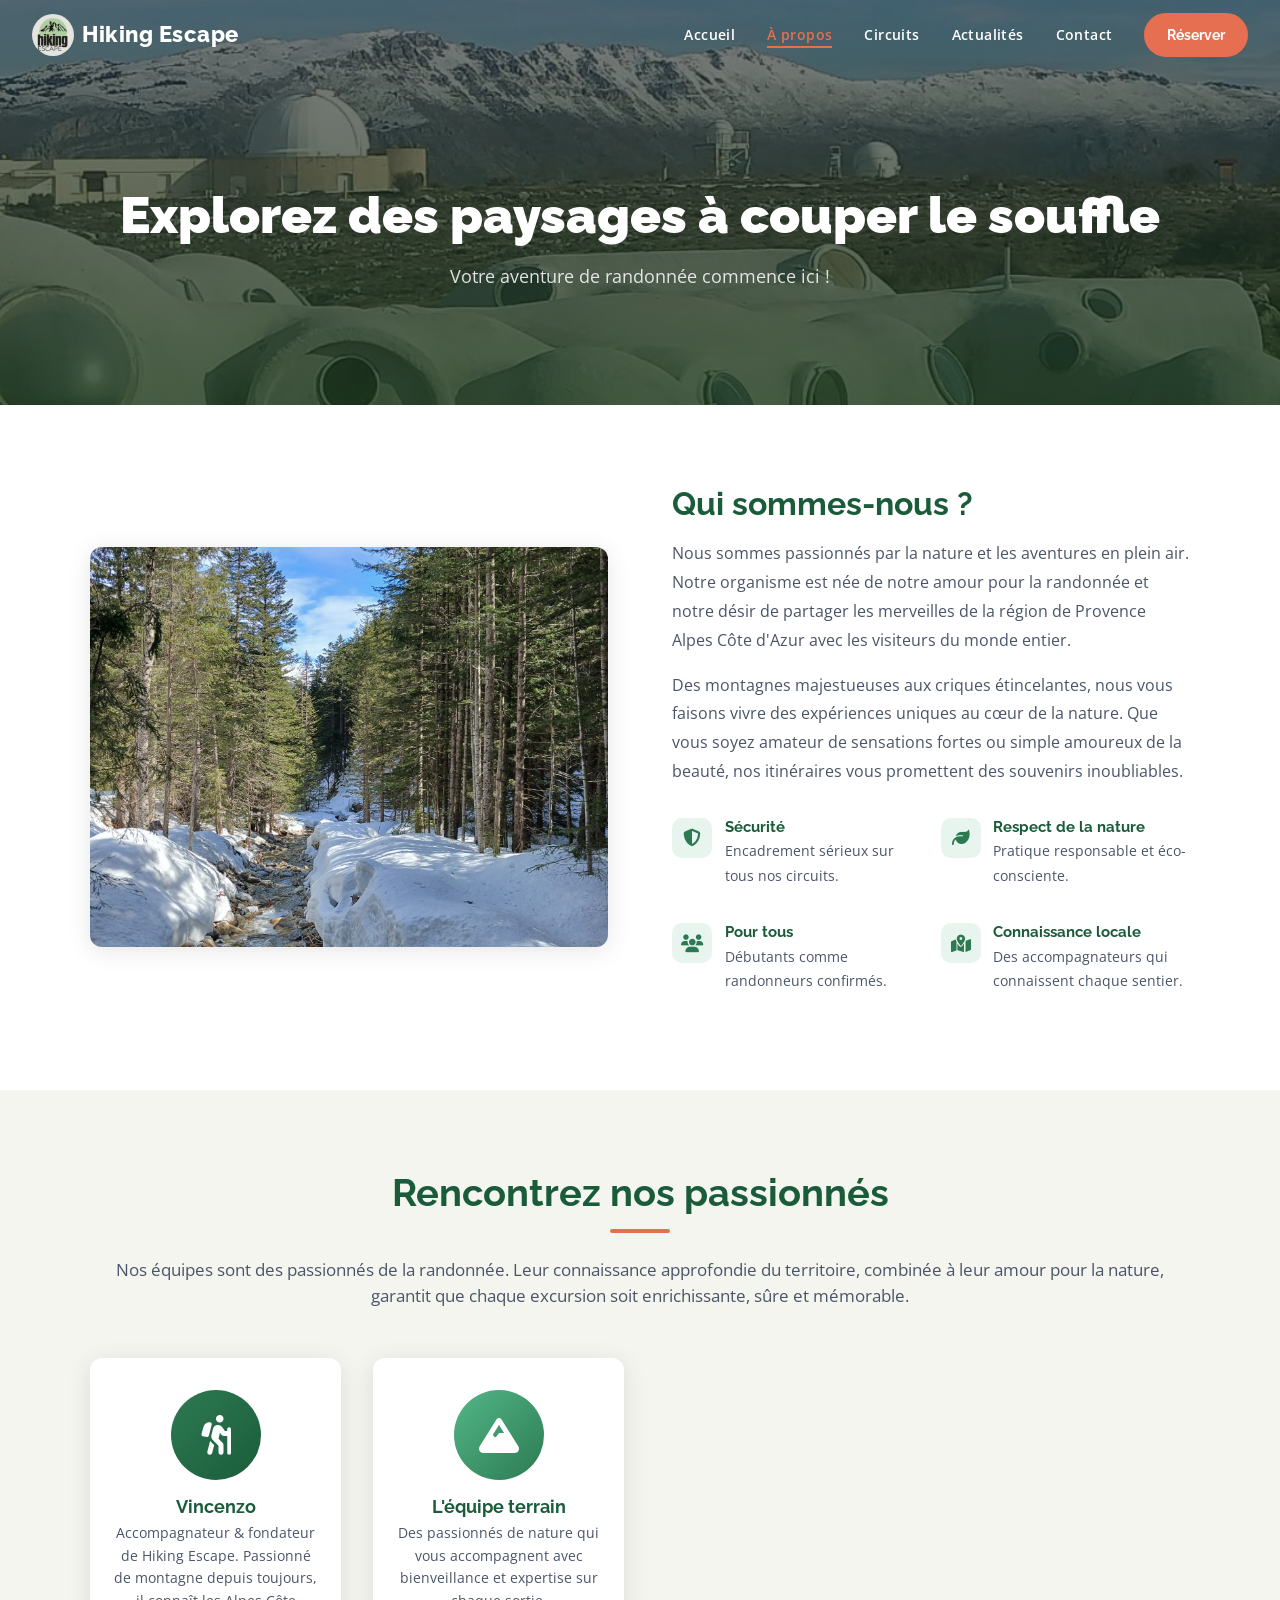
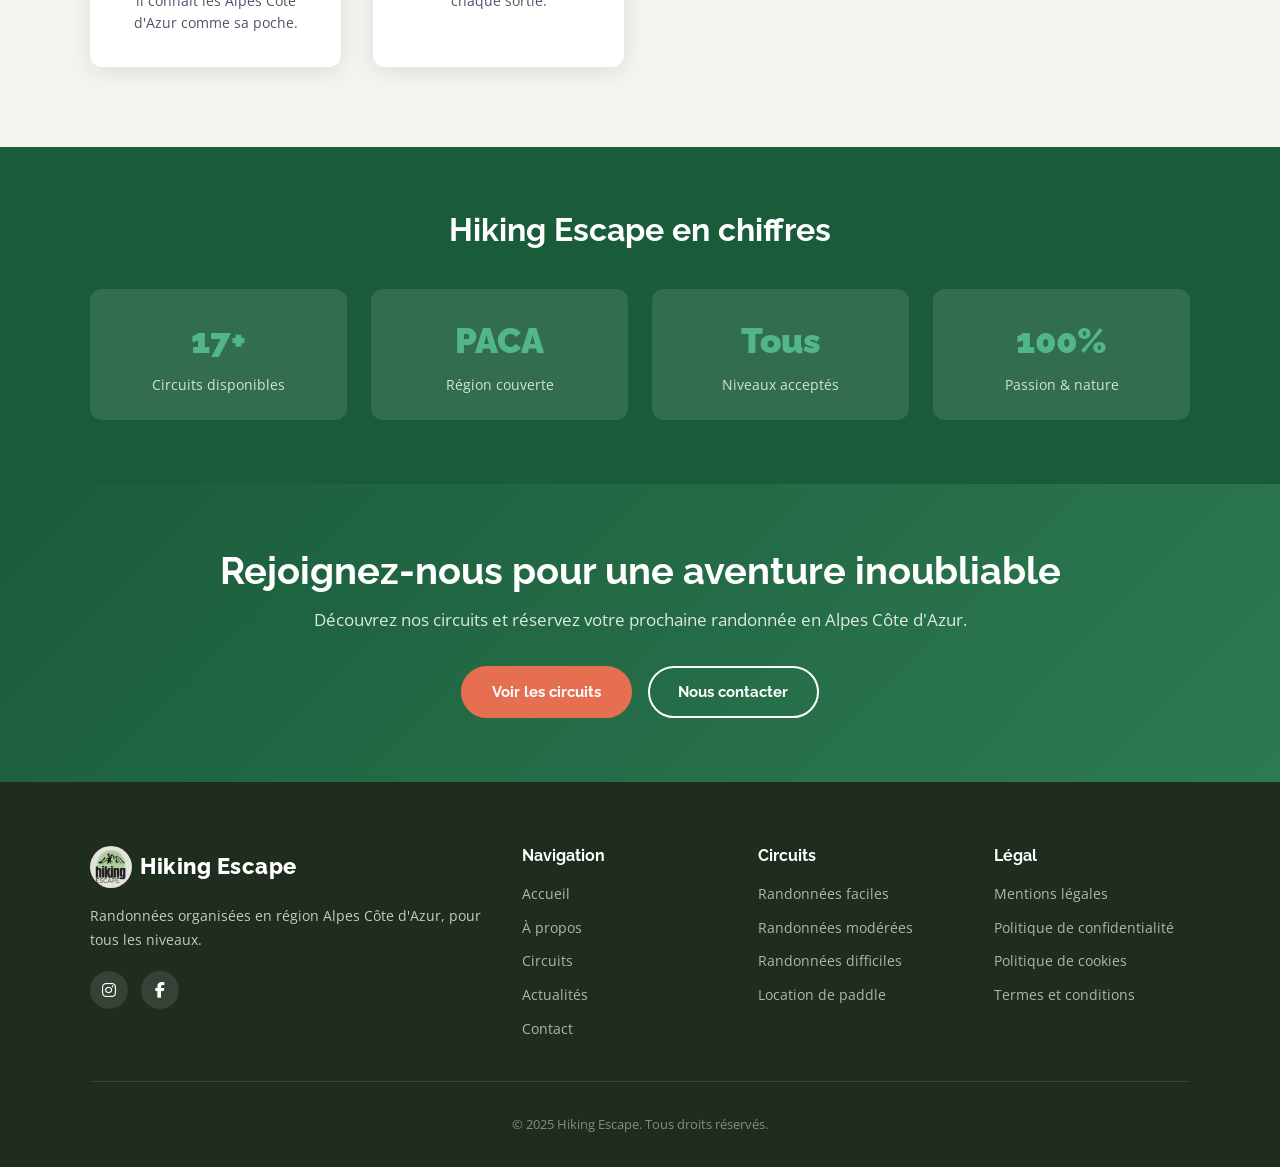
==== commit 49817f3b: "img" ====
--- a/a-propos.html
+++ b/a-propos.html
@@ -1,4 +1,4 @@
-<!DOCTYPE html>
+﻿<!DOCTYPE html>
 <html lang="fr">
 <head>
   <meta charset="UTF-8" />
@@ -42,7 +42,7 @@
   </div>
 
   <!-- PAGE HERO -->
-  <div class="page-hero" style="background-image:url('https://static.wixstatic.com/media/495101_030021464d9749cb96fd32b245657bca~mv2.jpeg/v1/fill/w_1920,h_800,fp_0.50_0.50,q_85,enc_avif,quality_auto/495101_030021464d9749cb96fd32b245657bca~mv2.jpeg');">
+  <div class="page-hero" style="background-image:url('images/495101_030021464d9749cb96fd32b245657bca~mv2.jpeg');">
     <div class="page-hero-overlay"></div>
     <div class="page-hero-content">
       <h1>Explorez des paysages à couper le souffle</h1>
@@ -55,7 +55,7 @@
     <div class="container">
       <div class="about-grid">
         <div class="about-image">
-          <img src="https://static.wixstatic.com/media/495101_8d3f61cd86a04f29be95e4344a2143c3~mv2.jpeg/v1/fill/w_800,h_600,fp_0.50_0.50,q_85,enc_avif,quality_auto/495101_8d3f61cd86a04f29be95e4344a2143c3~mv2.jpeg" alt="Randonnée Hiking Escape" loading="lazy" />
+          <img src="images/495101_8d3f61cd86a04f29be95e4344a2143c3~mv2.jpeg" alt="Randonnée Hiking Escape" loading="lazy" />
         </div>
         <div class="about-text">
           <h2>Qui sommes-nous ?</h2>
